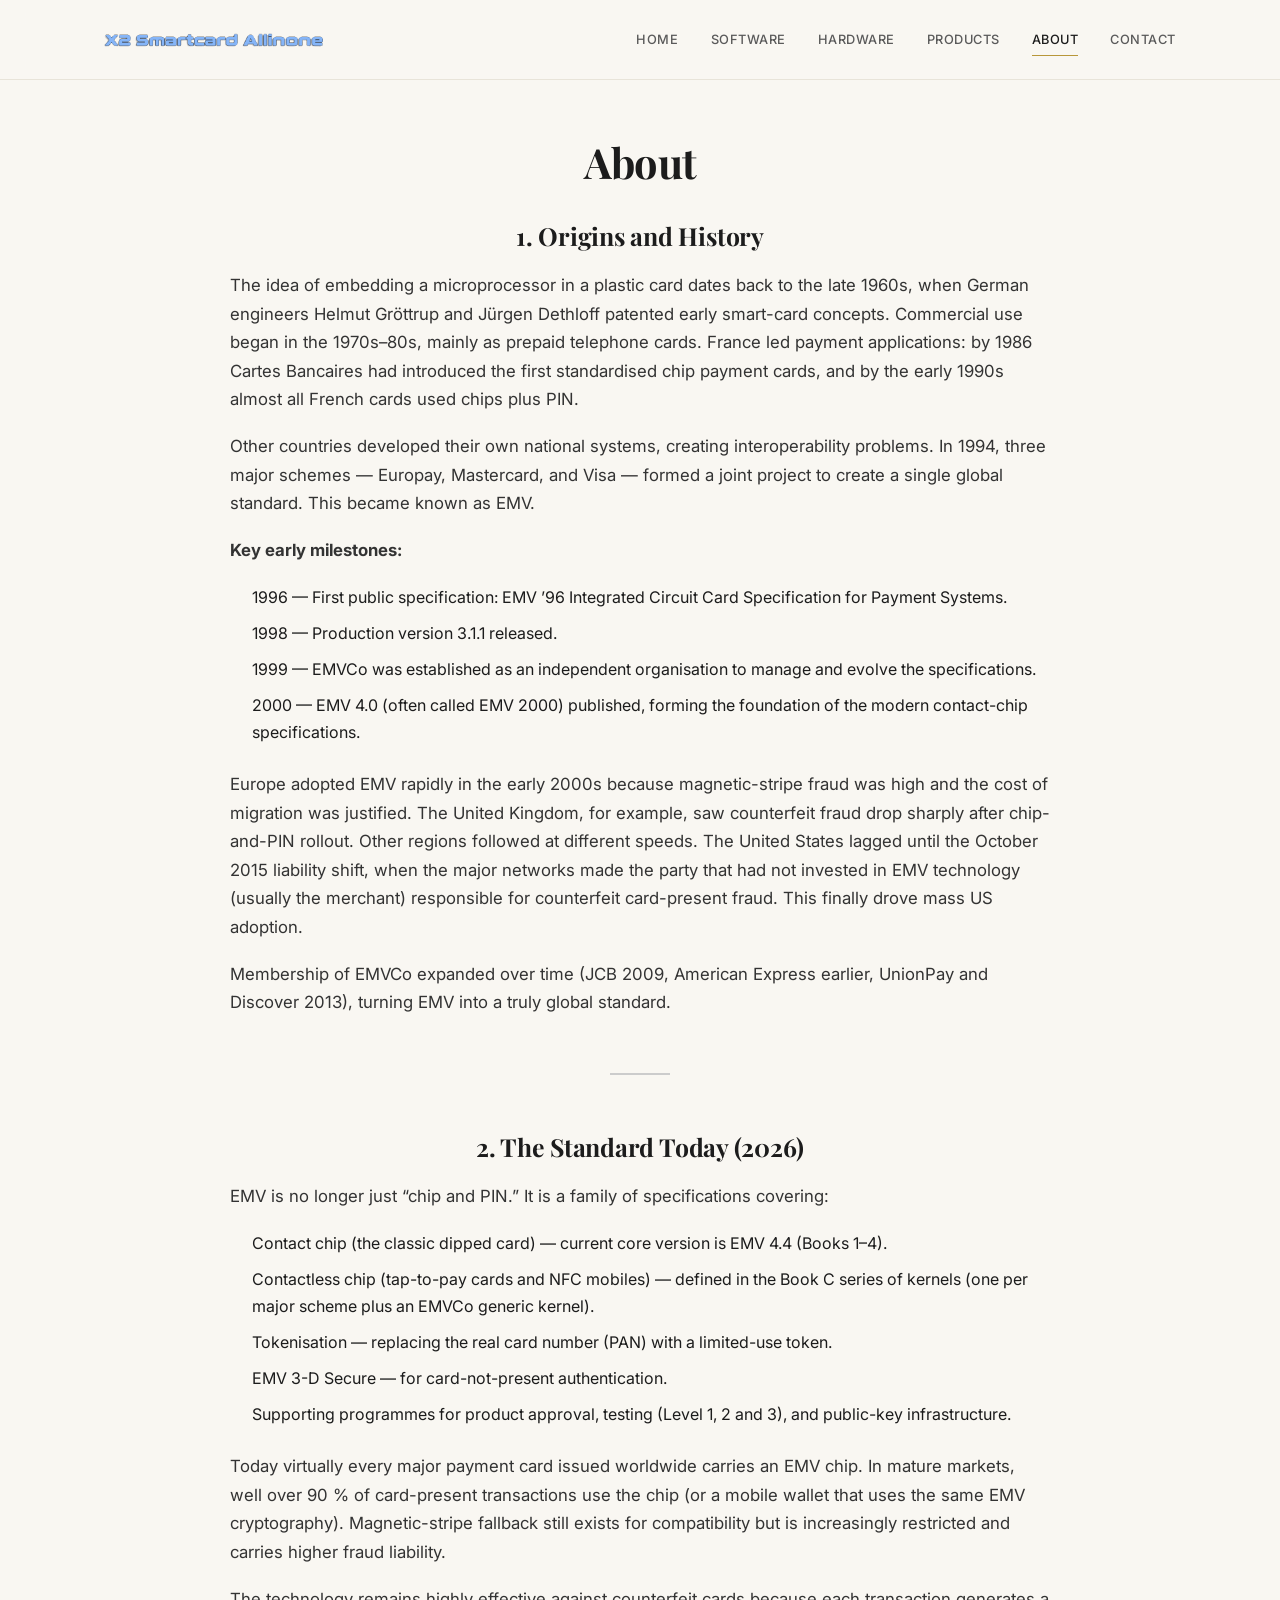
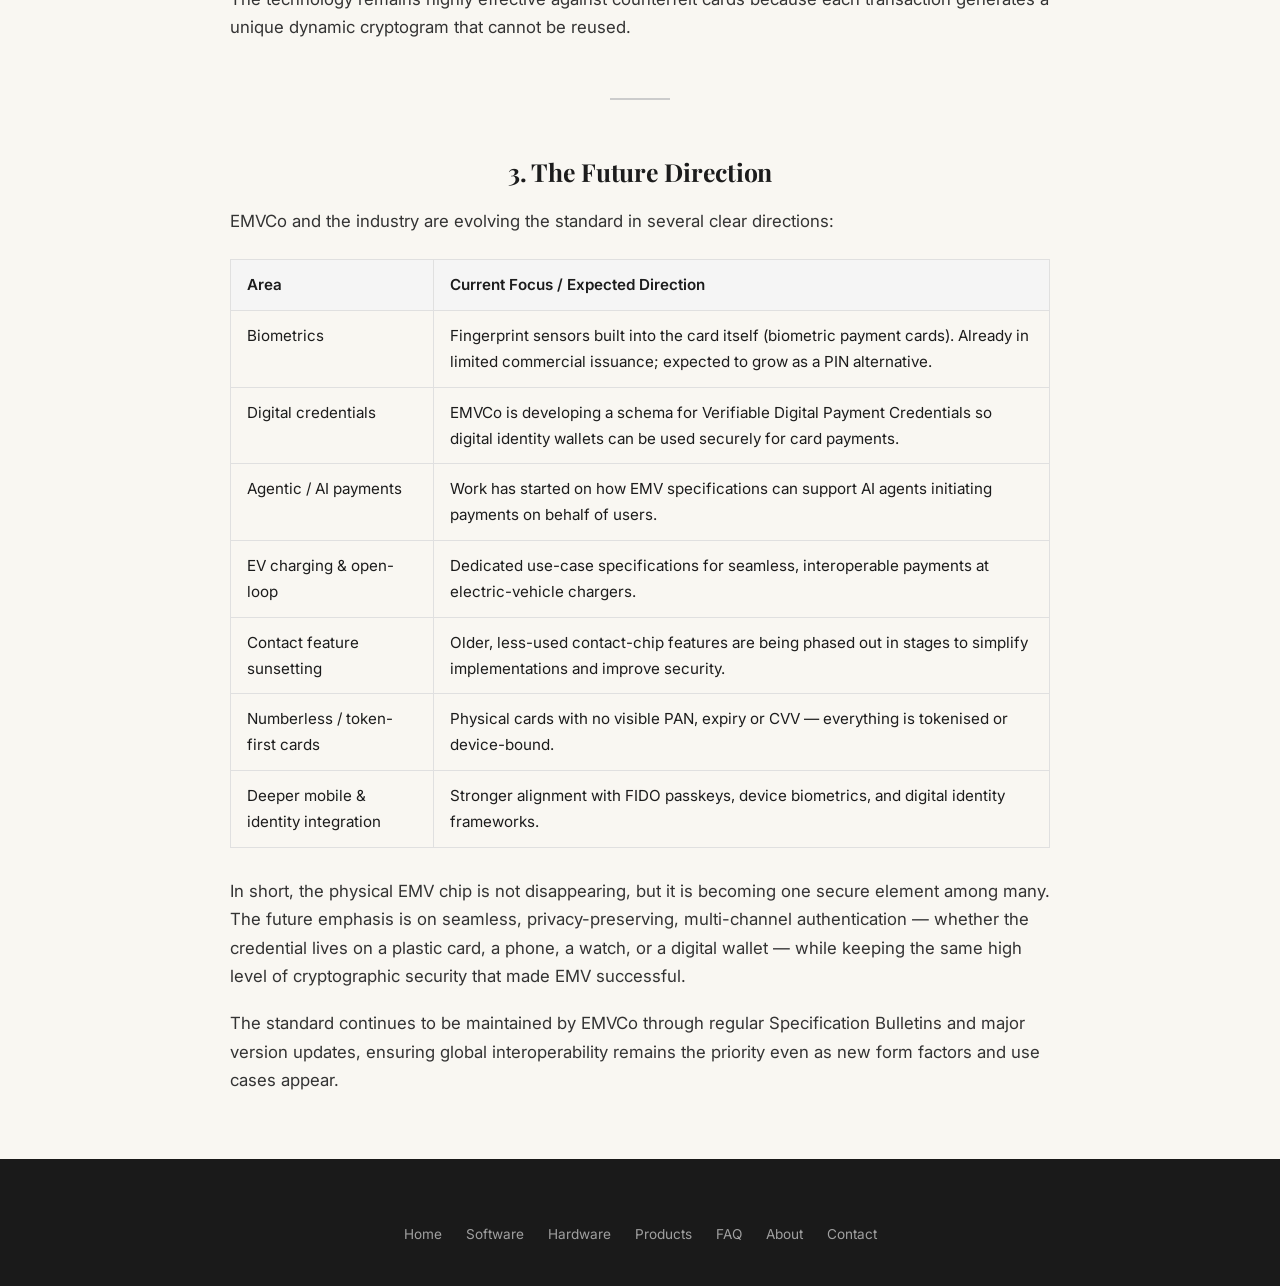
==== about.html @ 5fba33c6 "Add files via upload" ====
<!DOCTYPE html>
<html lang="en">
<head>
  <meta charset="UTF-8">
  <meta name="viewport" content="width=device-width, initial-scale=1.0">
  <title>About — X2 EMV Smartcard Allinone</title>
  <meta name="description" content="Origins, current status and future direction of the EMV standard.">
  <link rel="stylesheet" href="css/styles.css">
  <style>
    /* ========== GLOBAL CENTERING ========== */
    body {
      text-align: center;
    }
    .container {
      text-align: center;
    }

    /* ========== HEADER LOGO (left aligned) ========== */
    .header-inner {
      display: flex;
      align-items: center;
      justify-content: space-between;
      width: 100%;
    }
    .logo {
      margin-right: auto;
      display: flex;
      align-items: center;
    }
    .logo img {
      height: 22px;
      width: auto;
      display: block;
      transition: opacity 0.2s ease;
    }
    .logo:hover img {
      opacity: 0.85;
    }

    /* ========== PAGE TITLE ========== */
    .page-title {
      padding: 3.5rem 0 2rem;
      text-align: center;
    }
    .page-title h1 {
      font-size: 2.6rem;
      font-weight: 700;
      margin: 0;
      letter-spacing: -0.02em;
    }

    /* ========== CONTENT SECTIONS ========== */
    .content-section {
      max-width: 820px;
      margin: 0 auto 3.5rem;
      text-align: left;
      line-height: 1.7;
    }
    .content-section h2 {
      font-size: 1.55rem;
      font-weight: 700;
      margin-bottom: 1.25rem;
      text-align: center;
      letter-spacing: -0.01em;
    }
    .content-section p {
      margin-bottom: 1.15rem;
      color: #333;
    }
    .content-section ul {
      margin: 1.2rem 0 1.5rem 1.4rem;
      padding: 0;
    }
    .content-section li {
      margin-bottom: 0.55rem;
    }

    /* Section divider */
    .section-divider {
      width: 60px;
      height: 2px;
      background: #ccc;
      margin: 0 auto 3.5rem;
    }

    /* Future table styling */
    .future-table {
      width: 100%;
      border-collapse: collapse;
      margin: 1.5rem 0 1.8rem;
      font-size: 0.95rem;
    }
    .future-table th,
    .future-table td {
      border: 1px solid #e0e0e0;
      padding: 0.75rem 1rem;
      text-align: left;
      vertical-align: top;
    }
    .future-table th {
      background: #f5f5f5;
      font-weight: 600;
    }

    /* ========== FOOTER CENTERING ========== */
    .footer {
      text-align: center;
      margin-top: 4rem;
    }
    .footer-inner {
      display: flex;
      justify-content: center;
      align-items: center;
      width: 100%;
    }
    .footer-nav {
      display: flex;
      justify-content: center;
      gap: 1.5rem;
      flex-wrap: wrap;
    }
  </style>
</head>
<body>

  <!-- Header -->
  <header class="header">
    <div class="header-inner">
      <a href="index.html" class="logo">
        <img src="images/X2 SmartCard Allinone LOGO.png" alt="X2 Smartcard Allinone">
      </a>
      <nav class="nav" id="mainNav">
        <a href="index.html">Home</a>
        <a href="software.html">Software</a>
        <a href="hardware.html">Hardware</a>
        <a href="products.html">Products</a>
        <a href="about.html" class="active">About</a>
        <a href="contact.html">Contact</a>
      </nav>
      <button class="menu-toggle" id="menuToggle" aria-label="Toggle menu">
        <span></span>
        <span></span>
        <span></span>
      </button>
    </div>
  </header>

  <!-- Page Title -->
  <section class="page-title">
    <div class="container">
      <h1>About</h1>
    </div>
  </section>

  <!-- 1. Origins and History -->
  <section class="content-section">
    <h2>1. Origins and History</h2>
    <p>
      The idea of embedding a microprocessor in a plastic card dates back to the late 1960s, when German engineers Helmut Gröttrup and Jürgen Dethloff patented early smart-card concepts. Commercial use began in the 1970s–80s, mainly as prepaid telephone cards. France led payment applications: by 1986 Cartes Bancaires had introduced the first standardised chip payment cards, and by the early 1990s almost all French cards used chips plus PIN.
    </p>
    <p>
      Other countries developed their own national systems, creating interoperability problems. In 1994, three major schemes — Europay, Mastercard, and Visa — formed a joint project to create a single global standard. This became known as EMV.
    </p>
    <p><strong>Key early milestones:</strong></p>
    <ul>
      <li>1996 — First public specification: EMV ’96 Integrated Circuit Card Specification for Payment Systems.</li>
      <li>1998 — Production version 3.1.1 released.</li>
      <li>1999 — EMVCo was established as an independent organisation to manage and evolve the specifications.</li>
      <li>2000 — EMV 4.0 (often called EMV 2000) published, forming the foundation of the modern contact-chip specifications.</li>
    </ul>
    <p>
      Europe adopted EMV rapidly in the early 2000s because magnetic-stripe fraud was high and the cost of migration was justified. The United Kingdom, for example, saw counterfeit fraud drop sharply after chip-and-PIN rollout. Other regions followed at different speeds. The United States lagged until the October 2015 liability shift, when the major networks made the party that had not invested in EMV technology (usually the merchant) responsible for counterfeit card-present fraud. This finally drove mass US adoption.
    </p>
    <p>
      Membership of EMVCo expanded over time (JCB 2009, American Express earlier, UnionPay and Discover 2013), turning EMV into a truly global standard.
    </p>
  </section>

  <div class="section-divider"></div>

  <!-- 2. The Standard Today -->
  <section class="content-section">
    <h2>2. The Standard Today (2026)</h2>
    <p>
      EMV is no longer just “chip and PIN.” It is a family of specifications covering:
    </p>
    <ul>
      <li>Contact chip (the classic dipped card) — current core version is EMV 4.4 (Books 1–4).</li>
      <li>Contactless chip (tap-to-pay cards and NFC mobiles) — defined in the Book C series of kernels (one per major scheme plus an EMVCo generic kernel).</li>
      <li>Tokenisation — replacing the real card number (PAN) with a limited-use token.</li>
      <li>EMV 3-D Secure — for card-not-present authentication.</li>
      <li>Supporting programmes for product approval, testing (Level 1, 2 and 3), and public-key infrastructure.</li>
    </ul>
    <p>
      Today virtually every major payment card issued worldwide carries an EMV chip. In mature markets, well over 90 % of card-present transactions use the chip (or a mobile wallet that uses the same EMV cryptography). Magnetic-stripe fallback still exists for compatibility but is increasingly restricted and carries higher fraud liability.
    </p>
    <p>
      The technology remains highly effective against counterfeit cards because each transaction generates a unique dynamic cryptogram that cannot be reused.
    </p>
  </section>

  <div class="section-divider"></div>

  <!-- 3. The Future Direction -->
  <section class="content-section">
    <h2>3. The Future Direction</h2>
    <p>
      EMVCo and the industry are evolving the standard in several clear directions:
    </p>

    <table class="future-table">
      <thead>
        <tr>
          <th>Area</th>
          <th>Current Focus / Expected Direction</th>
        </tr>
      </thead>
      <tbody>
        <tr>
          <td>Biometrics</td>
          <td>Fingerprint sensors built into the card itself (biometric payment cards). Already in limited commercial issuance; expected to grow as a PIN alternative.</td>
        </tr>
        <tr>
          <td>Digital credentials</td>
          <td>EMVCo is developing a schema for Verifiable Digital Payment Credentials so digital identity wallets can be used securely for card payments.</td>
        </tr>
        <tr>
          <td>Agentic / AI payments</td>
          <td>Work has started on how EMV specifications can support AI agents initiating payments on behalf of users.</td>
        </tr>
        <tr>
          <td>EV charging &amp; open-loop</td>
          <td>Dedicated use-case specifications for seamless, interoperable payments at electric-vehicle chargers.</td>
        </tr>
        <tr>
          <td>Contact feature sunsetting</td>
          <td>Older, less-used contact-chip features are being phased out in stages to simplify implementations and improve security.</td>
        </tr>
        <tr>
          <td>Numberless / token-first cards</td>
          <td>Physical cards with no visible PAN, expiry or CVV — everything is tokenised or device-bound.</td>
        </tr>
        <tr>
          <td>Deeper mobile &amp; identity integration</td>
          <td>Stronger alignment with FIDO passkeys, device biometrics, and digital identity frameworks.</td>
        </tr>
      </tbody>
    </table>

    <p>
      In short, the physical EMV chip is not disappearing, but it is becoming one secure element among many. The future emphasis is on seamless, privacy-preserving, multi-channel authentication — whether the credential lives on a plastic card, a phone, a watch, or a digital wallet — while keeping the same high level of cryptographic security that made EMV successful.
    </p>
    <p>
      The standard continues to be maintained by EMVCo through regular Specification Bulletins and major version updates, ensuring global interoperability remains the priority even as new form factors and use cases appear.
    </p>
  </section>

  <!-- Footer -->
  <footer class="footer">
    <div class="container">
      <div class="footer-inner">
        <nav class="footer-nav">
          <a href="index.html">Home</a>
          <a href="software.html">Software</a>
          <a href="hardware.html">Hardware</a>
          <a href="products.html">Products</a>
          <a href="faq.html">FAQ</a>
          <a href="about.html">About</a>
          <a href="contact.html">Contact</a>
        </nav>
      </div>
    </div>
  </footer>

  <script src="js/main.js"></script>
</body>
</html>
---- css/styles.css ----
/* ============================================
   ELEGANT PROFESSIONAL DESIGN SYSTEM
   Clean • Measured • Even • Refined
   ============================================ */

@import url('https://fonts.googleapis.com/css2?family=Playfair+Display:wght@400;500;600;700&family=Inter:wght@300;400;500;600&display=swap');

:root {
  --bg-primary: #f9f7f2;
  --bg-secondary: #ffffff;
  --bg-dark: #1a1a1a;
  --bg-accent: #f3efe6;

  --text-primary: #1c1c1c;
  --text-secondary: #5a5a5a;
  --text-muted: #8a8a8a;

  --gold: #b8973a;
  --gold-soft: #c9a96e;
  --gold-light: #e8d9b5;

  --border: #e8e4d9;
  --shadow: 0 4px 24px rgba(0, 0, 0, 0.04);
  --shadow-hover: 0 12px 40px rgba(0, 0, 0, 0.08);

  --font-serif: 'Playfair Display', Georgia, serif;
  --font-sans: 'Inter', -apple-system, BlinkMacSystemFont, sans-serif;

  --space-2xs: 0.25rem;
  --space-xs: 0.5rem;
  --space-sm: 1rem;
  --space-md: 1.5rem;
  --space-lg: 2.5rem;
  --space-xl: 4rem;
  --space-2xl: 6rem;
  --space-3xl: 8rem;

  --measure: 38rem;          /* ~60–66ch at 16px */
  --measure-wide: 46rem;
  --max-width: 1120px;
  --header-height: 80px;
  --radius: 10px;
  --radius-sm: 6px;
}

*, *::before, *::after {
  box-sizing: border-box;
  margin: 0;
  padding: 0;
}

html {
  scroll-behavior: smooth;
  font-size: 16px;
}

body {
  font-family: var(--font-sans);
  font-weight: 400;
  line-height: 1.7;
  color: var(--text-primary);
  background-color: var(--bg-primary);
  -webkit-font-smoothing: antialiased;
  -moz-osx-font-smoothing: grayscale;
}

img {
  max-width: 100%;
  height: auto;
  display: block;
}

a {
  color: inherit;
  text-decoration: none;
  transition: color 0.25s ease, border-color 0.25s ease, background 0.25s ease;
}

ul, ol {
  list-style: none;
}

h1, h2, h3, h4 {
  font-family: var(--font-serif);
  font-weight: 500;
  line-height: 1.25;
  color: var(--text-primary);
  text-wrap: balance;
}

h1 {
  font-size: clamp(2.25rem, 4.6vw, 3.4rem);
  letter-spacing: -0.02em;
}

h2 {
  font-size: clamp(1.7rem, 3.2vw, 2.4rem);
  letter-spacing: -0.015em;
}

h3 {
  font-size: 1.35rem;
  font-weight: 500;
}

p {
  color: var(--text-secondary);
  font-size: 1.05rem;
}

.lead {
  font-size: 1.15rem;
  font-weight: 300;
  color: var(--text-secondary);
  line-height: 1.75;
}

.measure,
.lead,
.section-header p,
.content-block p,
.faq-answer {
  max-width: var(--measure);
}

.measure-wide {
  max-width: var(--measure-wide);
}

.measure-center,
.lead,
.section-header p {
  margin-left: auto;
  margin-right: auto;
}

.container {
  width: 100%;
  max-width: var(--max-width);
  margin-inline: auto;
  padding-inline: clamp(1rem, 4vw, 1.5rem);
}

.section {
  padding-block: var(--space-2xl);
}

.section-sm {
  padding-block: var(--space-xl);
}

.section-dark {
  background-color: var(--bg-dark);
  color: #f5f5f5;
}

.section-dark h2,
.section-dark h3 {
  color: #ffffff;
}

.section-dark p {
  color: #c8c8c8;
}

.section-accent {
  background-color: var(--bg-accent);
}

/* Header */
.header {
  position: sticky;
  top: 0;
  height: var(--header-height);
  background: rgba(249, 247, 242, 0.92);
  backdrop-filter: blur(12px);
  -webkit-backdrop-filter: blur(12px);
  border-bottom: 1px solid var(--border);
  z-index: 1000;
}

.header-inner {
  display: flex;
  align-items: center;
  justify-content: space-between;
  gap: var(--space-md);
  height: var(--header-height);
  max-width: var(--max-width);
  margin-inline: auto;
  padding-inline: clamp(1rem, 4vw, 1.5rem);
}

.logo {
  display: inline-flex;
  align-items: center;
  flex-shrink: 0;
  font-family: var(--font-serif);
  font-size: 1.35rem;
  font-weight: 600;
  letter-spacing: 0.02em;
  color: var(--text-primary);
  line-height: 1;
}

.logo span {
  color: var(--gold);
}

.logo img {
  height: 28px;
  width: auto;
  max-width: 220px;
  object-fit: contain;
}

.nav {
  display: flex;
  align-items: center;
  justify-content: flex-end;
  flex-wrap: wrap;
  gap: 0.25rem 2rem;
}

.nav a {
  font-size: 0.8rem;
  font-weight: 500;
  letter-spacing: 0.04em;
  text-transform: uppercase;
  color: var(--text-secondary);
  position: relative;
  padding: 0.35rem 0;
}

.nav a::after {
  content: '';
  position: absolute;
  bottom: 0;
  left: 0;
  width: 0;
  height: 1px;
  background: var(--gold);
  transition: width 0.3s ease;
}

.nav a:hover,
.nav a.active {
  color: var(--text-primary);
}

.nav a:hover::after,
.nav a.active::after {
  width: 100%;
}

.menu-toggle {
  display: none;
  background: none;
  border: none;
  cursor: pointer;
  width: 28px;
  height: 20px;
  position: relative;
}

.menu-toggle span {
  display: block;
  width: 100%;
  height: 1.5px;
  background: var(--text-primary);
  position: absolute;
  left: 0;
  transition: all 0.3s ease;
}

.menu-toggle span:nth-child(1) { top: 0; }
.menu-toggle span:nth-child(2) { top: 9px; }
.menu-toggle span:nth-child(3) { top: 18px; }

/* Hero */
.hero {
  padding-top: var(--space-3xl);
  padding-bottom: var(--space-3xl);
}

.hero-content {
  display: flex;
  flex-direction: column;
  align-items: center;
  text-align: center;
  max-width: 760px;
  margin-inline: auto;
}

.hero-eyebrow {
  font-size: 0.78rem;
  font-weight: 500;
  letter-spacing: 0.16em;
  text-transform: uppercase;
  color: var(--gold);
  margin-bottom: var(--space-md);
  max-width: var(--measure-wide);
}

.hero-eyebrow.is-quote,
.hero-eyebrow:not(:empty) {
  /* keeps long quotes readable without looking like a chip */
}

.hero-logo {
  display: block;
  margin: 0 auto var(--space-md);
  max-width: min(420px, 86%);
  height: auto;
}

.hero h1 {
  margin-bottom: var(--space-md);
}

.hero .lead {
  margin: 0 auto var(--space-lg);
}

.btn-row {
  display: flex;
  justify-content: center;
  align-items: center;
  flex-wrap: wrap;
  gap: 0.85rem;
}

.btn {
  display: inline-flex;
  align-items: center;
  justify-content: center;
  gap: 0.5rem;
  min-height: 48px;
  padding: 0.85rem 1.75rem;
  font-family: var(--font-sans);
  font-size: 0.82rem;
  font-weight: 500;
  letter-spacing: 0.04em;
  text-transform: uppercase;
  border: 1px solid transparent;
  border-radius: 2px;
  cursor: pointer;
  transition: all 0.3s ease;
}

.btn-primary {
  background: var(--bg-dark);
  color: #ffffff;
}

.btn-primary:hover {
  background: #2a2a2a;
  transform: translateY(-1px);
  box-shadow: var(--shadow-hover);
}

.btn-outline {
  background: transparent;
  color: var(--text-primary);
  border-color: var(--border);
}

.btn-outline:hover {
  border-color: var(--text-primary);
  background: var(--bg-secondary);
}

.btn-gold {
  background: var(--gold);
  color: #ffffff;
}

.btn-gold:hover {
  background: #a68530;
}

/* Media / preview block */
.media-block {
  max-width: 920px;
  margin: 0 auto;
  text-align: center;
}

.media-block img {
  width: 100%;
  max-width: 860px;
  margin-inline: auto;
  border-radius: var(--radius);
  border: 1px solid var(--border);
  box-shadow: 0 12px 40px rgba(0, 0, 0, 0.08);
  background: var(--bg-secondary);
}

.media-block p,
.media-caption {
  margin-top: var(--space-sm);
  font-size: 0.9rem;
  color: var(--text-muted);
}

.note-box {
  max-width: var(--measure-wide);
  margin: var(--space-lg) auto 0;
  padding: 1.15rem 1.4rem;
  border: 1px solid var(--border);
  border-radius: var(--radius-sm);
  background: var(--bg-secondary);
  font-size: 0.95rem;
  line-height: 1.6;
  color: var(--text-secondary);
  text-align: center;
}

/* Cards */
.card-grid {
  display: grid;
  grid-template-columns: repeat(3, minmax(0, 1fr));
  gap: 1.5rem;
  align-items: stretch;
}

.card {
  display: flex;
  flex-direction: column;
  align-items: center;
  justify-content: center;
  min-height: 180px;
  padding: 1.25rem;
  background: var(--bg-secondary);
  border: 1px solid var(--border);
  border-radius: var(--radius);
  transition: box-shadow 0.35s ease, transform 0.35s ease;
}

.card:hover {
  box-shadow: var(--shadow-hover);
  transform: translateY(-3px);
}

.card img {
  width: 100%;
  max-height: 160px;
  object-fit: contain;
  border-radius: var(--radius-sm);
}

.card-icon {
  width: 48px;
  height: 48px;
  display: flex;
  align-items: center;
  justify-content: center;
  background: var(--bg-accent);
  color: var(--gold);
  font-size: 1.4rem;
  margin-bottom: var(--space-sm);
}

.card h3 {
  margin-bottom: 0.65rem;
}

.card p {
  font-size: 0.98rem;
  text-align: center;
}

/* Section headers */
.section-header {
  text-align: center;
  max-width: var(--measure-wide);
  margin: 0 auto var(--space-xl);
}

.section-header .eyebrow {
  display: block;
  font-size: 0.78rem;
  font-weight: 500;
  letter-spacing: 0.16em;
  text-transform: uppercase;
  color: var(--gold);
  margin-bottom: var(--space-sm);
}

.section-header h2 {
  margin-bottom: var(--space-sm);
}

.section-header p {
  line-height: 1.7;
}

.divider {
  width: 60px;
  height: 1px;
  background: var(--gold);
  margin: var(--space-md) auto;
}

.content-block {
  max-width: var(--measure);
  margin-inline: auto;
}

.content-block + .content-block {
  margin-top: var(--space-xl);
}

.content-block h3 {
  margin-bottom: var(--space-sm);
}

.content-block p + p {
  margin-top: 1.1rem;
}

.faq-list {
  max-width: var(--measure);
  margin-inline: auto;
}

.faq-item {
  border-bottom: 1px solid var(--border);
  padding: 1.5rem 0;
}

.faq-item:first-child {
  border-top: 1px solid var(--border);
}

.faq-question {
  font-family: var(--font-serif);
  font-size: 1.15rem;
  font-weight: 500;
  color: var(--text-primary);
  margin-bottom: 0.6rem;
}

.faq-answer {
  font-size: 1rem;
  color: var(--text-secondary);
}

.contact-form {
  max-width: 560px;
  margin-inline: auto;
}

.form-group {
  margin-bottom: 1.5rem;
}

.form-group label {
  display: block;
  font-size: 0.8rem;
  font-weight: 500;
  letter-spacing: 0.03em;
  text-transform: uppercase;
  color: var(--text-secondary);
  margin-bottom: 0.5rem;
}

.form-group input,
.form-group textarea,
.form-group select {
  width: 100%;
  padding: 0.9rem 1.1rem;
  font-family: var(--font-sans);
  font-size: 1rem;
  color: var(--text-primary);
  background: var(--bg-secondary);
  border: 1px solid var(--border);
  border-radius: 2px;
  transition: border-color 0.25s ease;
}

.form-group input:focus,
.form-group textarea:focus,
.form-group select:focus {
  outline: none;
  border-color: var(--gold-soft);
}

.form-group textarea {
  min-height: 140px;
  resize: vertical;
}

.footer {
  background: var(--bg-dark);
  color: #a0a0a0;
  padding: var(--space-xl) 0 var(--space-lg);
}

.footer-inner {
  display: flex;
  justify-content: space-between;
  align-items: center;
  flex-wrap: wrap;
  gap: 1.5rem;
}

.footer-logo {
  font-family: var(--font-serif);
  font-size: 1.2rem;
  color: #ffffff;
}

.footer-nav {
  display: flex;
  flex-wrap: wrap;
  justify-content: flex-end;
  gap: 0.75rem 1.75rem;
}

.footer-nav a {
  font-size: 0.85rem;
  color: #a0a0a0;
}

.footer-nav a:hover {
  color: #ffffff;
}

.footer-bottom {
  margin-top: var(--space-lg);
  padding-top: var(--space-md);
  border-top: 1px solid #2a2a2a;
  text-align: center;
  font-size: 0.85rem;
  color: #707070;
}

.page-header {
  padding-top: var(--space-2xl);
  padding-bottom: var(--space-xl);
  text-align: center;
  background: var(--bg-accent);
}

.page-header h1 {
  margin-bottom: 0.75rem;
}

.page-header .lead {
  margin-inline: auto;
}

.placeholder-note {
  background: var(--bg-accent);
  border-left: 3px solid var(--gold);
  padding: 1.25rem 1.5rem;
  margin: 2rem auto;
  max-width: var(--measure-wide);
  font-size: 0.95rem;
  color: var(--text-secondary);
}

.text-center { text-align: center; }
.mt-lg { margin-top: var(--space-lg); }
.mb-lg { margin-bottom: var(--space-lg); }
.gold { color: var(--gold); }

@media (max-width: 900px) {
  .card-grid {
    grid-template-columns: repeat(2, minmax(0, 1fr));
  }
}

@media (max-width: 768px) {
  :root {
    --header-height: 72px;
    --space-2xl: 4rem;
    --space-3xl: 5rem;
  }

  .nav {
    display: none;
    position: absolute;
    top: var(--header-height);
    left: 0;
    right: 0;
    background: var(--bg-primary);
    flex-direction: column;
    align-items: flex-start;
    padding: 1.25rem 1.5rem 1.5rem;
    gap: 0.85rem;
    border-bottom: 1px solid var(--border);
  }

  .nav.open {
    display: flex;
  }

  .menu-toggle {
    display: block;
  }

  .card-grid {
    grid-template-columns: 1fr;
    max-width: 360px;
    margin-inline: auto;
  }

  .footer-inner {
    flex-direction: column;
    text-align: center;
  }

  .footer-nav {
    justify-content: center;
  }
}

@media (prefers-reduced-motion: reduce) {
  html { scroll-behavior: auto; }
  *, *::before, *::after {
    transition: none !important;
    transform: none !important;
  }
}
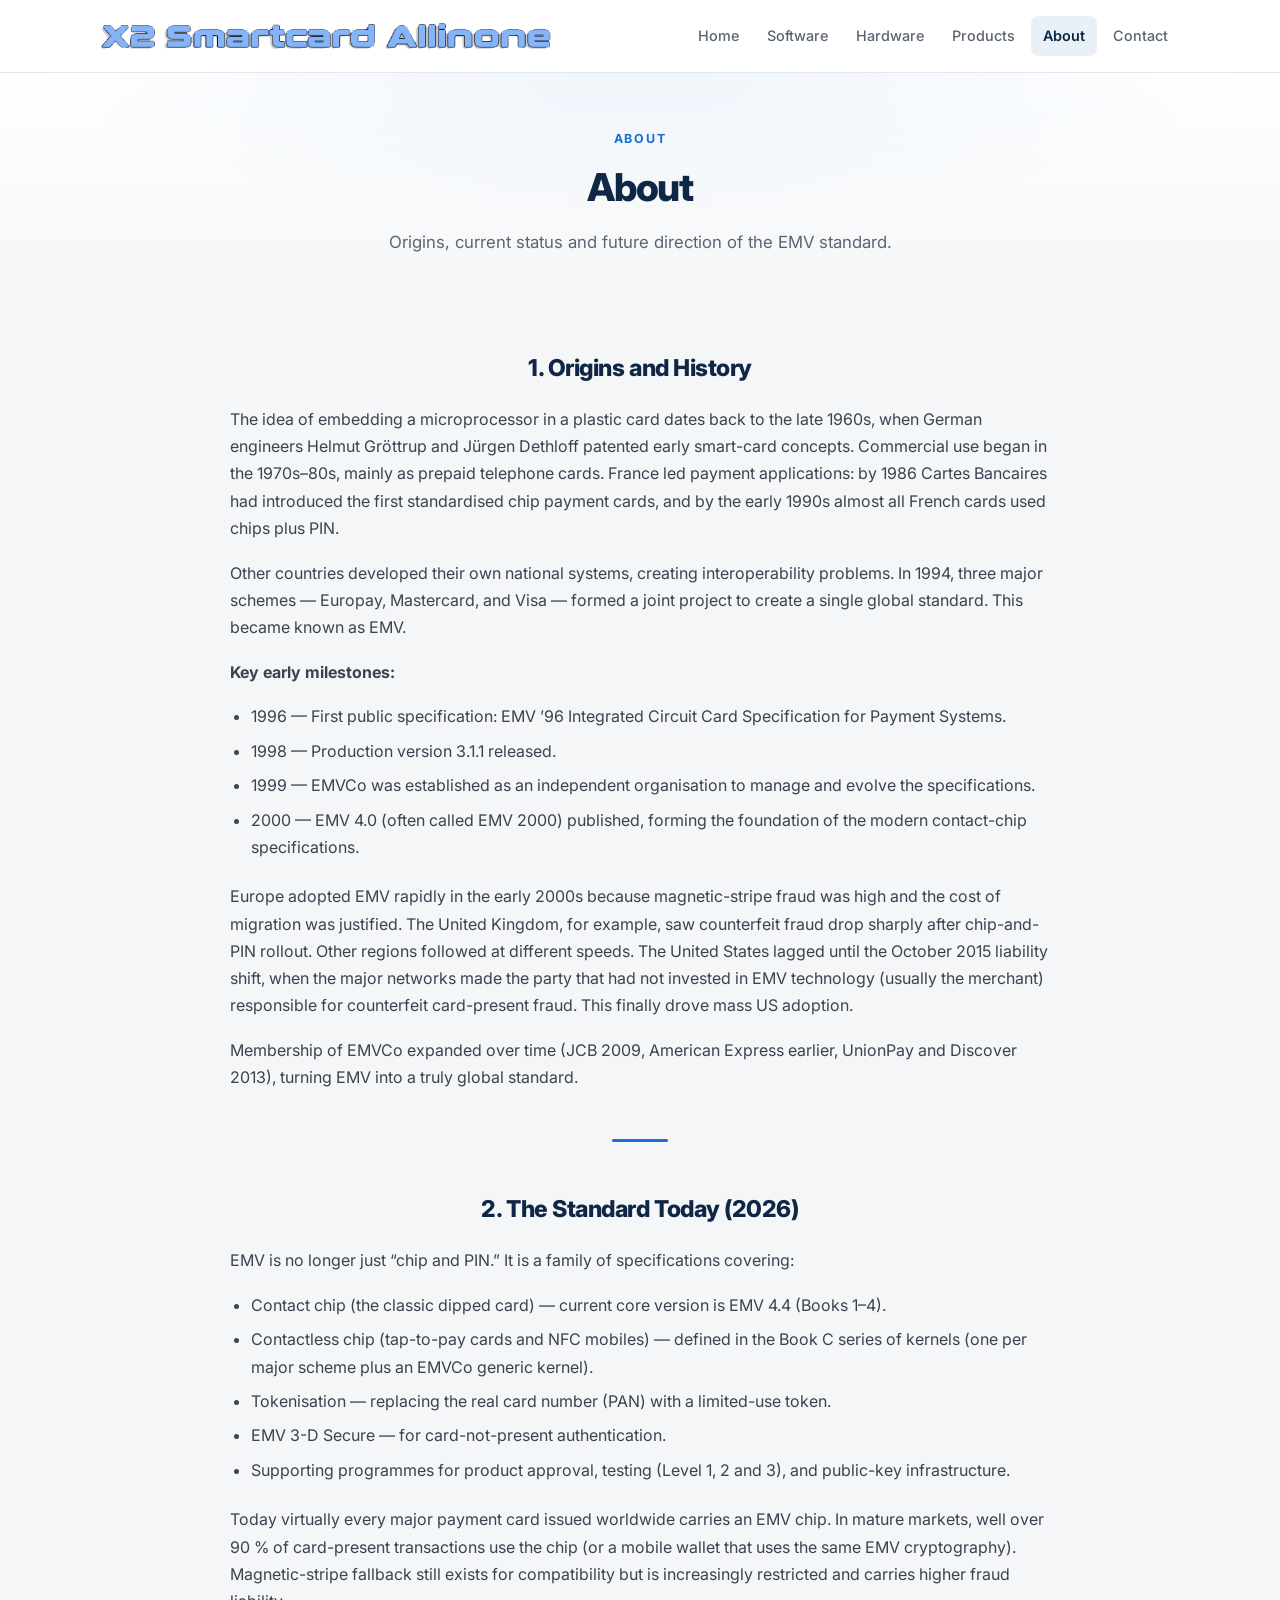
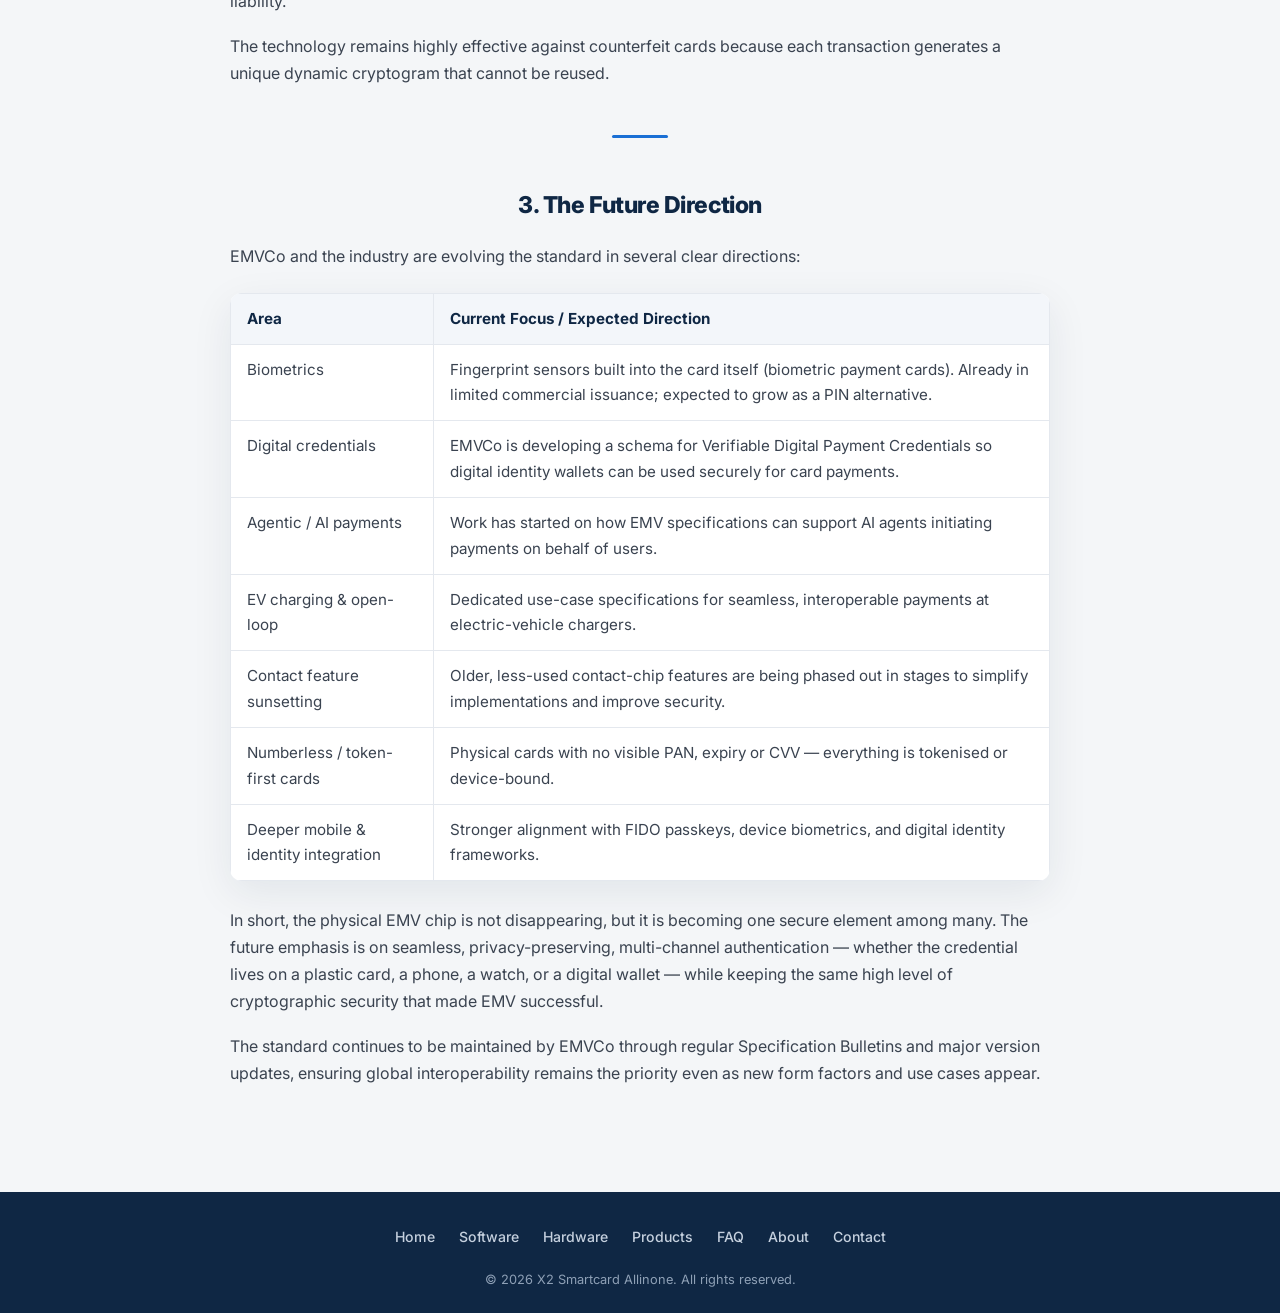
==== commit c7055dc1: "Unify every page to the homepage design and fix broken image paths. GitHub Pages is case-sensitive, " ====
--- a/about.html
+++ b/about.html
@@ -3,131 +3,18 @@
 <head>
   <meta charset="UTF-8">
   <meta name="viewport" content="width=device-width, initial-scale=1.0">
-  <title>About — X2 EMV Smartcard Allinone</title>
+  <title>About — X2 Smartcard Allinone</title>
   <meta name="description" content="Origins, current status and future direction of the EMV standard.">
+  <link rel="preconnect" href="https://fonts.googleapis.com">
+  <link rel="preconnect" href="https://fonts.gstatic.com" crossorigin>
+  <link href="https://fonts.googleapis.com/css2?family=Inter:wght@400;500;600;700;800&display=swap" rel="stylesheet">
   <link rel="stylesheet" href="css/styles.css">
-  <style>
-    /* ========== GLOBAL CENTERING ========== */
-    body {
-      text-align: center;
-    }
-    .container {
-      text-align: center;
-    }
-
-    /* ========== HEADER LOGO (left aligned) ========== */
-    .header-inner {
-      display: flex;
-      align-items: center;
-      justify-content: space-between;
-      width: 100%;
-    }
-    .logo {
-      margin-right: auto;
-      display: flex;
-      align-items: center;
-    }
-    .logo img {
-      height: 22px;
-      width: auto;
-      display: block;
-      transition: opacity 0.2s ease;
-    }
-    .logo:hover img {
-      opacity: 0.85;
-    }
-
-    /* ========== PAGE TITLE ========== */
-    .page-title {
-      padding: 3.5rem 0 2rem;
-      text-align: center;
-    }
-    .page-title h1 {
-      font-size: 2.6rem;
-      font-weight: 700;
-      margin: 0;
-      letter-spacing: -0.02em;
-    }
-
-    /* ========== CONTENT SECTIONS ========== */
-    .content-section {
-      max-width: 820px;
-      margin: 0 auto 3.5rem;
-      text-align: left;
-      line-height: 1.7;
-    }
-    .content-section h2 {
-      font-size: 1.55rem;
-      font-weight: 700;
-      margin-bottom: 1.25rem;
-      text-align: center;
-      letter-spacing: -0.01em;
-    }
-    .content-section p {
-      margin-bottom: 1.15rem;
-      color: #333;
-    }
-    .content-section ul {
-      margin: 1.2rem 0 1.5rem 1.4rem;
-      padding: 0;
-    }
-    .content-section li {
-      margin-bottom: 0.55rem;
-    }
-
-    /* Section divider */
-    .section-divider {
-      width: 60px;
-      height: 2px;
-      background: #ccc;
-      margin: 0 auto 3.5rem;
-    }
-
-    /* Future table styling */
-    .future-table {
-      width: 100%;
-      border-collapse: collapse;
-      margin: 1.5rem 0 1.8rem;
-      font-size: 0.95rem;
-    }
-    .future-table th,
-    .future-table td {
-      border: 1px solid #e0e0e0;
-      padding: 0.75rem 1rem;
-      text-align: left;
-      vertical-align: top;
-    }
-    .future-table th {
-      background: #f5f5f5;
-      font-weight: 600;
-    }
-
-    /* ========== FOOTER CENTERING ========== */
-    .footer {
-      text-align: center;
-      margin-top: 4rem;
-    }
-    .footer-inner {
-      display: flex;
-      justify-content: center;
-      align-items: center;
-      width: 100%;
-    }
-    .footer-nav {
-      display: flex;
-      justify-content: center;
-      gap: 1.5rem;
-      flex-wrap: wrap;
-    }
-  </style>
 </head>
 <body>
-
-  <!-- Header -->
   <header class="header">
     <div class="header-inner">
       <a href="index.html" class="logo">
-        <img src="images/X2 SmartCard Allinone LOGO.png" alt="X2 Smartcard Allinone">
+        <img src="images/logo.png" alt="X2 Smartcard Allinone">
       </a>
       <nav class="nav" id="mainNav">
         <a href="index.html">Home</a>
@@ -137,7 +24,7 @@
         <a href="about.html" class="active">About</a>
         <a href="contact.html">Contact</a>
       </nav>
-      <button class="menu-toggle" id="menuToggle" aria-label="Toggle menu">
+      <button class="menu-toggle" id="menuToggle" aria-label="Toggle menu" aria-expanded="false">
         <span></span>
         <span></span>
         <span></span>
@@ -145,117 +32,112 @@
     </div>
   </header>
 
-  <!-- Page Title -->
-  <section class="page-title">
+  <section class="page-header">
     <div class="container">
+      <p class="eyebrow">About</p>
       <h1>About</h1>
+      <p class="lead">Origins, current status and future direction of the EMV standard.</p>
     </div>
   </section>
 
-  <!-- 1. Origins and History -->
-  <section class="content-section">
-    <h2>1. Origins and History</h2>
-    <p>
-      The idea of embedding a microprocessor in a plastic card dates back to the late 1960s, when German engineers Helmut Gröttrup and Jürgen Dethloff patented early smart-card concepts. Commercial use began in the 1970s–80s, mainly as prepaid telephone cards. France led payment applications: by 1986 Cartes Bancaires had introduced the first standardised chip payment cards, and by the early 1990s almost all French cards used chips plus PIN.
-    </p>
-    <p>
-      Other countries developed their own national systems, creating interoperability problems. In 1994, three major schemes — Europay, Mastercard, and Visa — formed a joint project to create a single global standard. This became known as EMV.
-    </p>
-    <p><strong>Key early milestones:</strong></p>
-    <ul>
-      <li>1996 — First public specification: EMV ’96 Integrated Circuit Card Specification for Payment Systems.</li>
-      <li>1998 — Production version 3.1.1 released.</li>
-      <li>1999 — EMVCo was established as an independent organisation to manage and evolve the specifications.</li>
-      <li>2000 — EMV 4.0 (often called EMV 2000) published, forming the foundation of the modern contact-chip specifications.</li>
-    </ul>
-    <p>
-      Europe adopted EMV rapidly in the early 2000s because magnetic-stripe fraud was high and the cost of migration was justified. The United Kingdom, for example, saw counterfeit fraud drop sharply after chip-and-PIN rollout. Other regions followed at different speeds. The United States lagged until the October 2015 liability shift, when the major networks made the party that had not invested in EMV technology (usually the merchant) responsible for counterfeit card-present fraud. This finally drove mass US adoption.
-    </p>
-    <p>
-      Membership of EMVCo expanded over time (JCB 2009, American Express earlier, UnionPay and Discover 2013), turning EMV into a truly global standard.
-    </p>
+  <section class="section">
+    <div class="container">
+      <section class="content-section">
+        <h2>1. Origins and History</h2>
+        <p>
+          The idea of embedding a microprocessor in a plastic card dates back to the late 1960s, when German engineers Helmut Gröttrup and Jürgen Dethloff patented early smart-card concepts. Commercial use began in the 1970s–80s, mainly as prepaid telephone cards. France led payment applications: by 1986 Cartes Bancaires had introduced the first standardised chip payment cards, and by the early 1990s almost all French cards used chips plus PIN.
+        </p>
+        <p>
+          Other countries developed their own national systems, creating interoperability problems. In 1994, three major schemes — Europay, Mastercard, and Visa — formed a joint project to create a single global standard. This became known as EMV.
+        </p>
+        <p><strong>Key early milestones:</strong></p>
+        <ul>
+          <li>1996 — First public specification: EMV ’96 Integrated Circuit Card Specification for Payment Systems.</li>
+          <li>1998 — Production version 3.1.1 released.</li>
+          <li>1999 — EMVCo was established as an independent organisation to manage and evolve the specifications.</li>
+          <li>2000 — EMV 4.0 (often called EMV 2000) published, forming the foundation of the modern contact-chip specifications.</li>
+        </ul>
+        <p>
+          Europe adopted EMV rapidly in the early 2000s because magnetic-stripe fraud was high and the cost of migration was justified. The United Kingdom, for example, saw counterfeit fraud drop sharply after chip-and-PIN rollout. Other regions followed at different speeds. The United States lagged until the October 2015 liability shift, when the major networks made the party that had not invested in EMV technology (usually the merchant) responsible for counterfeit card-present fraud. This finally drove mass US adoption.
+        </p>
+        <p>
+          Membership of EMVCo expanded over time (JCB 2009, American Express earlier, UnionPay and Discover 2013), turning EMV into a truly global standard.
+        </p>
+      </section>
+
+      <div class="section-divider"></div>
+
+      <section class="content-section">
+        <h2>2. The Standard Today (2026)</h2>
+        <p>EMV is no longer just “chip and PIN.” It is a family of specifications covering:</p>
+        <ul>
+          <li>Contact chip (the classic dipped card) — current core version is EMV 4.4 (Books 1–4).</li>
+          <li>Contactless chip (tap-to-pay cards and NFC mobiles) — defined in the Book C series of kernels (one per major scheme plus an EMVCo generic kernel).</li>
+          <li>Tokenisation — replacing the real card number (PAN) with a limited-use token.</li>
+          <li>EMV 3-D Secure — for card-not-present authentication.</li>
+          <li>Supporting programmes for product approval, testing (Level 1, 2 and 3), and public-key infrastructure.</li>
+        </ul>
+        <p>
+          Today virtually every major payment card issued worldwide carries an EMV chip. In mature markets, well over 90 % of card-present transactions use the chip (or a mobile wallet that uses the same EMV cryptography). Magnetic-stripe fallback still exists for compatibility but is increasingly restricted and carries higher fraud liability.
+        </p>
+        <p>
+          The technology remains highly effective against counterfeit cards because each transaction generates a unique dynamic cryptogram that cannot be reused.
+        </p>
+      </section>
+
+      <div class="section-divider"></div>
+
+      <section class="content-section">
+        <h2>3. The Future Direction</h2>
+        <p>EMVCo and the industry are evolving the standard in several clear directions:</p>
+        <table class="future-table">
+          <thead>
+            <tr>
+              <th>Area</th>
+              <th>Current Focus / Expected Direction</th>
+            </tr>
+          </thead>
+          <tbody>
+            <tr>
+              <td>Biometrics</td>
+              <td>Fingerprint sensors built into the card itself (biometric payment cards). Already in limited commercial issuance; expected to grow as a PIN alternative.</td>
+            </tr>
+            <tr>
+              <td>Digital credentials</td>
+              <td>EMVCo is developing a schema for Verifiable Digital Payment Credentials so digital identity wallets can be used securely for card payments.</td>
+            </tr>
+            <tr>
+              <td>Agentic / AI payments</td>
+              <td>Work has started on how EMV specifications can support AI agents initiating payments on behalf of users.</td>
+            </tr>
+            <tr>
+              <td>EV charging &amp; open-loop</td>
+              <td>Dedicated use-case specifications for seamless, interoperable payments at electric-vehicle chargers.</td>
+            </tr>
+            <tr>
+              <td>Contact feature sunsetting</td>
+              <td>Older, less-used contact-chip features are being phased out in stages to simplify implementations and improve security.</td>
+            </tr>
+            <tr>
+              <td>Numberless / token-first cards</td>
+              <td>Physical cards with no visible PAN, expiry or CVV — everything is tokenised or device-bound.</td>
+            </tr>
+            <tr>
+              <td>Deeper mobile &amp; identity integration</td>
+              <td>Stronger alignment with FIDO passkeys, device biometrics, and digital identity frameworks.</td>
+            </tr>
+          </tbody>
+        </table>
+        <p>
+          In short, the physical EMV chip is not disappearing, but it is becoming one secure element among many. The future emphasis is on seamless, privacy-preserving, multi-channel authentication — whether the credential lives on a plastic card, a phone, a watch, or a digital wallet — while keeping the same high level of cryptographic security that made EMV successful.
+        </p>
+        <p>
+          The standard continues to be maintained by EMVCo through regular Specification Bulletins and major version updates, ensuring global interoperability remains the priority even as new form factors and use cases appear.
+        </p>
+      </section>
+    </div>
   </section>
 
-  <div class="section-divider"></div>
-
-  <!-- 2. The Standard Today -->
-  <section class="content-section">
-    <h2>2. The Standard Today (2026)</h2>
-    <p>
-      EMV is no longer just “chip and PIN.” It is a family of specifications covering:
-    </p>
-    <ul>
-      <li>Contact chip (the classic dipped card) — current core version is EMV 4.4 (Books 1–4).</li>
-      <li>Contactless chip (tap-to-pay cards and NFC mobiles) — defined in the Book C series of kernels (one per major scheme plus an EMVCo generic kernel).</li>
-      <li>Tokenisation — replacing the real card number (PAN) with a limited-use token.</li>
-      <li>EMV 3-D Secure — for card-not-present authentication.</li>
-      <li>Supporting programmes for product approval, testing (Level 1, 2 and 3), and public-key infrastructure.</li>
-    </ul>
-    <p>
-      Today virtually every major payment card issued worldwide carries an EMV chip. In mature markets, well over 90 % of card-present transactions use the chip (or a mobile wallet that uses the same EMV cryptography). Magnetic-stripe fallback still exists for compatibility but is increasingly restricted and carries higher fraud liability.
-    </p>
-    <p>
-      The technology remains highly effective against counterfeit cards because each transaction generates a unique dynamic cryptogram that cannot be reused.
-    </p>
-  </section>
-
-  <div class="section-divider"></div>
-
-  <!-- 3. The Future Direction -->
-  <section class="content-section">
-    <h2>3. The Future Direction</h2>
-    <p>
-      EMVCo and the industry are evolving the standard in several clear directions:
-    </p>
-
-    <table class="future-table">
-      <thead>
-        <tr>
-          <th>Area</th>
-          <th>Current Focus / Expected Direction</th>
-        </tr>
-      </thead>
-      <tbody>
-        <tr>
-          <td>Biometrics</td>
-          <td>Fingerprint sensors built into the card itself (biometric payment cards). Already in limited commercial issuance; expected to grow as a PIN alternative.</td>
-        </tr>
-        <tr>
-          <td>Digital credentials</td>
-          <td>EMVCo is developing a schema for Verifiable Digital Payment Credentials so digital identity wallets can be used securely for card payments.</td>
-        </tr>
-        <tr>
-          <td>Agentic / AI payments</td>
-          <td>Work has started on how EMV specifications can support AI agents initiating payments on behalf of users.</td>
-        </tr>
-        <tr>
-          <td>EV charging &amp; open-loop</td>
-          <td>Dedicated use-case specifications for seamless, interoperable payments at electric-vehicle chargers.</td>
-        </tr>
-        <tr>
-          <td>Contact feature sunsetting</td>
-          <td>Older, less-used contact-chip features are being phased out in stages to simplify implementations and improve security.</td>
-        </tr>
-        <tr>
-          <td>Numberless / token-first cards</td>
-          <td>Physical cards with no visible PAN, expiry or CVV — everything is tokenised or device-bound.</td>
-        </tr>
-        <tr>
-          <td>Deeper mobile &amp; identity integration</td>
-          <td>Stronger alignment with FIDO passkeys, device biometrics, and digital identity frameworks.</td>
-        </tr>
-      </tbody>
-    </table>
-
-    <p>
-      In short, the physical EMV chip is not disappearing, but it is becoming one secure element among many. The future emphasis is on seamless, privacy-preserving, multi-channel authentication — whether the credential lives on a plastic card, a phone, a watch, or a digital wallet — while keeping the same high level of cryptographic security that made EMV successful.
-    </p>
-    <p>
-      The standard continues to be maintained by EMVCo through regular Specification Bulletins and major version updates, ensuring global interoperability remains the priority even as new form factors and use cases appear.
-    </p>
-  </section>
-
-  <!-- Footer -->
   <footer class="footer">
     <div class="container">
       <div class="footer-inner">
@@ -268,10 +150,10 @@
           <a href="about.html">About</a>
           <a href="contact.html">Contact</a>
         </nav>
+        <p class="footer-copy">© 2026 X2 Smartcard Allinone. All rights reserved.</p>
       </div>
     </div>
   </footer>
-
   <script src="js/main.js"></script>
 </body>
-</html>+</html>
--- a/css/styles.css
+++ b/css/styles.css
@@ -1,588 +1,630 @@
-/* ============================================
-   ELEGANT PROFESSIONAL DESIGN SYSTEM
-   Clean • Measured • Even • Refined
-   ============================================ */
-
-@import url('https://fonts.googleapis.com/css2?family=Playfair+Display:wght@400;500;600;700&family=Inter:wght@300;400;500;600&display=swap');
-
 :root {
-  --bg-primary: #f9f7f2;
-  --bg-secondary: #ffffff;
-  --bg-dark: #1a1a1a;
-  --bg-accent: #f3efe6;
-
-  --text-primary: #1c1c1c;
-  --text-secondary: #5a5a5a;
-  --text-muted: #8a8a8a;
-
-  --gold: #b8973a;
-  --gold-soft: #c9a96e;
-  --gold-light: #e8d9b5;
-
-  --border: #e8e4d9;
-  --shadow: 0 4px 24px rgba(0, 0, 0, 0.04);
-  --shadow-hover: 0 12px 40px rgba(0, 0, 0, 0.08);
-
-  --font-serif: 'Playfair Display', Georgia, serif;
-  --font-sans: 'Inter', -apple-system, BlinkMacSystemFont, sans-serif;
-
-  --space-2xs: 0.25rem;
-  --space-xs: 0.5rem;
-  --space-sm: 1rem;
-  --space-md: 1.5rem;
-  --space-lg: 2.5rem;
-  --space-xl: 4rem;
-  --space-2xl: 6rem;
-  --space-3xl: 8rem;
-
-  --measure: 38rem;          /* ~60–66ch at 16px */
-  --measure-wide: 46rem;
-  --max-width: 1120px;
-  --header-height: 80px;
-  --radius: 10px;
-  --radius-sm: 6px;
-}
-
-*, *::before, *::after {
-  box-sizing: border-box;
-  margin: 0;
-  padding: 0;
-}
-
-html {
-  scroll-behavior: smooth;
-  font-size: 16px;
-}
+  --bg: #f4f6f8;
+  --surface: #ffffff;
+  --ink: #12151a;
+  --muted: #5b6472;
+  --line: #e4e8ee;
+  --navy: #0f2744;
+  --navy-2: #16345a;
+  --accent: #1a6fd4;
+  --accent-hover: #1558aa;
+  --shadow: 0 12px 40px rgba(15, 39, 68, 0.08);
+  --radius: 14px;
+  --max: 1080px;
+  --header-h: 72px;
+}
+
+*, *::before, *::after { box-sizing: border-box; margin: 0; padding: 0; }
+
+html { scroll-behavior: smooth; }
 
 body {
-  font-family: var(--font-sans);
-  font-weight: 400;
-  line-height: 1.7;
-  color: var(--text-primary);
-  background-color: var(--bg-primary);
+  font-family: Inter, -apple-system, BlinkMacSystemFont, "Segoe UI", Roboto, Helvetica, Arial, sans-serif;
+  color: var(--ink);
+  background: var(--bg);
+  line-height: 1.6;
   -webkit-font-smoothing: antialiased;
-  -moz-osx-font-smoothing: grayscale;
-}
-
-img {
-  max-width: 100%;
-  height: auto;
-  display: block;
-}
-
-a {
-  color: inherit;
-  text-decoration: none;
-  transition: color 0.25s ease, border-color 0.25s ease, background 0.25s ease;
-}
-
-ul, ol {
-  list-style: none;
-}
-
-h1, h2, h3, h4 {
-  font-family: var(--font-serif);
-  font-weight: 500;
-  line-height: 1.25;
-  color: var(--text-primary);
-  text-wrap: balance;
-}
-
-h1 {
-  font-size: clamp(2.25rem, 4.6vw, 3.4rem);
-  letter-spacing: -0.02em;
-}
-
-h2 {
-  font-size: clamp(1.7rem, 3.2vw, 2.4rem);
-  letter-spacing: -0.015em;
-}
-
-h3 {
-  font-size: 1.35rem;
-  font-weight: 500;
-}
-
-p {
-  color: var(--text-secondary);
-  font-size: 1.05rem;
-}
-
-.lead {
-  font-size: 1.15rem;
-  font-weight: 300;
-  color: var(--text-secondary);
-  line-height: 1.75;
-}
-
-.measure,
-.lead,
-.section-header p,
-.content-block p,
-.faq-answer {
-  max-width: var(--measure);
-}
-
-.measure-wide {
-  max-width: var(--measure-wide);
-}
-
-.measure-center,
-.lead,
-.section-header p {
-  margin-left: auto;
-  margin-right: auto;
-}
+}
+
+img { max-width: 100%; height: auto; display: block; }
+
+a { color: inherit; text-decoration: none; }
 
 .container {
-  width: 100%;
-  max-width: var(--max-width);
+  width: min(var(--max), calc(100% - 40px));
   margin-inline: auto;
-  padding-inline: clamp(1rem, 4vw, 1.5rem);
-}
-
-.section {
-  padding-block: var(--space-2xl);
-}
-
-.section-sm {
-  padding-block: var(--space-xl);
-}
-
-.section-dark {
-  background-color: var(--bg-dark);
-  color: #f5f5f5;
-}
-
-.section-dark h2,
-.section-dark h3 {
-  color: #ffffff;
-}
-
-.section-dark p {
-  color: #c8c8c8;
-}
-
-.section-accent {
-  background-color: var(--bg-accent);
-}
-
-/* Header */
+}
+
 .header {
   position: sticky;
   top: 0;
-  height: var(--header-height);
-  background: rgba(249, 247, 242, 0.92);
-  backdrop-filter: blur(12px);
-  -webkit-backdrop-filter: blur(12px);
-  border-bottom: 1px solid var(--border);
-  z-index: 1000;
+  z-index: 100;
+  background: rgba(255, 255, 255, 0.92);
+  backdrop-filter: blur(14px);
+  border-bottom: 1px solid var(--line);
 }
 
 .header-inner {
+  width: min(var(--max), calc(100% - 40px));
+  margin-inline: auto;
+  min-height: var(--header-h);
   display: flex;
   align-items: center;
   justify-content: space-between;
-  gap: var(--space-md);
-  height: var(--header-height);
-  max-width: var(--max-width);
-  margin-inline: auto;
-  padding-inline: clamp(1rem, 4vw, 1.5rem);
+  gap: 24px;
 }
 
 .logo {
-  display: inline-flex;
+  display: flex;
   align-items: center;
   flex-shrink: 0;
-  font-family: var(--font-serif);
-  font-size: 1.35rem;
-  font-weight: 600;
-  letter-spacing: 0.02em;
-  color: var(--text-primary);
-  line-height: 1;
-}
-
-.logo span {
-  color: var(--gold);
 }
 
 .logo img {
   height: 28px;
   width: auto;
-  max-width: 220px;
-  object-fit: contain;
-}
+  transition: opacity 0.2s ease;
+}
+
+.logo:hover img { opacity: 0.8; }
 
 .nav {
   display: flex;
   align-items: center;
-  justify-content: flex-end;
-  flex-wrap: wrap;
-  gap: 0.25rem 2rem;
+  gap: 4px;
 }
 
 .nav a {
-  font-size: 0.8rem;
+  font-size: 0.9rem;
   font-weight: 500;
-  letter-spacing: 0.04em;
-  text-transform: uppercase;
-  color: var(--text-secondary);
-  position: relative;
-  padding: 0.35rem 0;
-}
-
-.nav a::after {
-  content: '';
-  position: absolute;
-  bottom: 0;
-  left: 0;
-  width: 0;
-  height: 1px;
-  background: var(--gold);
-  transition: width 0.3s ease;
-}
-
-.nav a:hover,
+  color: var(--muted);
+  padding: 8px 12px;
+  border-radius: 8px;
+  transition: color 0.15s ease, background 0.15s ease;
+}
+
+.nav a:hover { color: var(--navy); background: #f0f3f7; }
+
 .nav a.active {
-  color: var(--text-primary);
-}
-
-.nav a:hover::after,
-.nav a.active::after {
-  width: 100%;
+  color: var(--navy);
+  font-weight: 600;
+  background: #eaf0f7;
 }
 
 .menu-toggle {
   display: none;
-  background: none;
-  border: none;
+  width: 42px;
+  height: 42px;
+  border: 1px solid var(--line);
+  border-radius: 10px;
+  background: var(--surface);
   cursor: pointer;
-  width: 28px;
-  height: 20px;
-  position: relative;
+  flex-direction: column;
+  align-items: center;
+  justify-content: center;
+  gap: 5px;
 }
 
 .menu-toggle span {
   display: block;
-  width: 100%;
-  height: 1.5px;
-  background: var(--text-primary);
+  width: 18px;
+  height: 2px;
+  background: var(--navy);
+  border-radius: 2px;
+  transition: transform 0.2s ease, opacity 0.2s ease;
+}
+
+body.nav-open .menu-toggle span:nth-child(1) { transform: translateY(7px) rotate(45deg); }
+body.nav-open .menu-toggle span:nth-child(2) { opacity: 0; }
+body.nav-open .menu-toggle span:nth-child(3) { transform: translateY(-7px) rotate(-45deg); }
+
+.hero {
+  padding: 56px 0 24px;
+  background:
+    radial-gradient(900px 280px at 50% -40px, rgba(26, 111, 212, 0.08), transparent 70%),
+    linear-gradient(180deg, #ffffff 0%, var(--bg) 100%);
+}
+
+.hero-content {
+  display: flex;
+  flex-direction: column;
+  align-items: center;
+  text-align: center;
+}
+
+.hero-eyebrow {
+  font-size: 0.95rem;
+  font-weight: 500;
+  font-style: italic;
+  color: #3d4654;
+  max-width: 680px;
+  margin: 0 auto 1.5rem;
+  padding: 0.95rem 1.4rem;
+  background: #f4f6f8;
+  border-radius: 18px;
+  border: 1px solid #e0e4e8;
+  position: relative;
+  line-height: 1.55;
+}
+
+.hero-eyebrow::after {
+  content: "";
   position: absolute;
-  left: 0;
-  transition: all 0.3s ease;
-}
-
-.menu-toggle span:nth-child(1) { top: 0; }
-.menu-toggle span:nth-child(2) { top: 9px; }
-.menu-toggle span:nth-child(3) { top: 18px; }
-
-/* Hero */
-.hero {
-  padding-top: var(--space-3xl);
-  padding-bottom: var(--space-3xl);
-}
-
-.hero-content {
-  display: flex;
-  flex-direction: column;
-  align-items: center;
-  text-align: center;
-  max-width: 760px;
-  margin-inline: auto;
-}
-
-.hero-eyebrow {
-  font-size: 0.78rem;
-  font-weight: 500;
-  letter-spacing: 0.16em;
-  text-transform: uppercase;
-  color: var(--gold);
-  margin-bottom: var(--space-md);
-  max-width: var(--measure-wide);
-}
-
-.hero-eyebrow.is-quote,
-.hero-eyebrow:not(:empty) {
-  /* keeps long quotes readable without looking like a chip */
+  bottom: -8px;
+  left: 50%;
+  transform: translateX(-50%);
+  border-width: 8px 8px 0;
+  border-style: solid;
+  border-color: #f4f6f8 transparent transparent transparent;
 }
 
 .hero-logo {
-  display: block;
-  margin: 0 auto var(--space-md);
-  max-width: min(420px, 86%);
-  height: auto;
-}
-
-.hero h1 {
-  margin-bottom: var(--space-md);
-}
-
-.hero .lead {
-  margin: 0 auto var(--space-lg);
-}
-
-.btn-row {
-  display: flex;
+  margin: 0.85rem auto 1.4rem;
+  max-width: 420px;
+  width: 82%;
+}
+
+.lead {
+  max-width: 720px;
+  margin: 0 auto 1.6rem;
+  color: var(--muted);
+  font-size: 1.05rem;
+  line-height: 1.7;
+}
+
+.hero-actions {
+  display: flex;
+  gap: 12px;
   justify-content: center;
-  align-items: center;
   flex-wrap: wrap;
-  gap: 0.85rem;
 }
 
 .btn {
   display: inline-flex;
   align-items: center;
   justify-content: center;
-  gap: 0.5rem;
-  min-height: 48px;
-  padding: 0.85rem 1.75rem;
-  font-family: var(--font-sans);
-  font-size: 0.82rem;
-  font-weight: 500;
-  letter-spacing: 0.04em;
-  text-transform: uppercase;
+  min-height: 46px;
+  padding: 0 22px;
+  border-radius: 10px;
+  font-size: 0.95rem;
+  font-weight: 600;
+  letter-spacing: 0.01em;
   border: 1px solid transparent;
-  border-radius: 2px;
   cursor: pointer;
-  transition: all 0.3s ease;
-}
+  font-family: inherit;
+  transition: transform 0.15s ease, background 0.15s ease, box-shadow 0.15s ease, color 0.15s ease;
+}
+
+.btn:hover { transform: translateY(-1px); }
 
 .btn-primary {
-  background: var(--bg-dark);
-  color: #ffffff;
-}
-
-.btn-primary:hover {
-  background: #2a2a2a;
-  transform: translateY(-1px);
-  box-shadow: var(--shadow-hover);
-}
+  background: var(--navy);
+  color: #fff;
+  box-shadow: 0 8px 20px rgba(15, 39, 68, 0.18);
+}
+
+.btn-primary:hover { background: var(--navy-2); }
 
 .btn-outline {
-  background: transparent;
-  color: var(--text-primary);
-  border-color: var(--border);
-}
-
-.btn-outline:hover {
-  border-color: var(--text-primary);
-  background: var(--bg-secondary);
-}
-
-.btn-gold {
-  background: var(--gold);
-  color: #ffffff;
-}
-
-.btn-gold:hover {
-  background: #a68530;
-}
-
-/* Media / preview block */
-.media-block {
+  background: #fff;
+  color: var(--navy);
+  border-color: #c9d3de;
+}
+
+.btn-outline:hover { background: #f3f6fa; }
+
+.section { padding: 56px 0; }
+
+.section-accent {
+  background: #fff;
+  border-block: 1px solid var(--line);
+}
+
+.software-preview {
+  margin: 8px auto 0;
   max-width: 920px;
-  margin: 0 auto;
-  text-align: center;
-}
-
-.media-block img {
+  text-align: center;
+}
+
+.preview-frame {
+  background: #fff;
+  border: 1px solid var(--line);
+  border-radius: 16px;
+  padding: 10px;
+  box-shadow: var(--shadow);
+}
+
+.software-preview img {
   width: 100%;
   max-width: 860px;
   margin-inline: auto;
-  border-radius: var(--radius);
-  border: 1px solid var(--border);
-  box-shadow: 0 12px 40px rgba(0, 0, 0, 0.08);
-  background: var(--bg-secondary);
-}
-
-.media-block p,
-.media-caption {
-  margin-top: var(--space-sm);
+  border-radius: 10px;
+  object-fit: contain;
+}
+
+.caption {
+  margin-top: 14px;
   font-size: 0.9rem;
-  color: var(--text-muted);
-}
-
-.note-box {
-  max-width: var(--measure-wide);
-  margin: var(--space-lg) auto 0;
-  padding: 1.15rem 1.4rem;
-  border: 1px solid var(--border);
-  border-radius: var(--radius-sm);
-  background: var(--bg-secondary);
-  font-size: 0.95rem;
+  color: #66707c;
+}
+
+.disclaimer-box {
+  max-width: 780px;
+  margin: 28px auto 0;
+  padding: 1.15rem 1.5rem;
+  border: 1px solid #f0c9c9;
+  border-radius: 10px;
+  background: #fff7f7;
+  font-size: 0.92rem;
   line-height: 1.6;
-  color: var(--text-secondary);
-  text-align: center;
-}
-
-/* Cards */
+  text-align: center;
+  color: #b42318;
+}
+
+.section-header {
+  text-align: center;
+  max-width: 820px;
+  margin: 0 auto;
+}
+
+.eyebrow {
+  display: block;
+  margin-bottom: 8px;
+  font-weight: 700;
+  letter-spacing: 0.14em;
+  text-transform: uppercase;
+  font-size: 0.78rem;
+  color: var(--accent);
+}
+
+.section-header h2,
+.page-header h1 {
+  font-size: clamp(1.6rem, 2.4vw, 2.05rem);
+  font-weight: 800;
+  letter-spacing: -0.03em;
+  color: var(--navy);
+  margin-bottom: 14px;
+}
+
+.page-header h1 {
+  font-size: clamp(1.9rem, 3vw, 2.5rem);
+  margin-bottom: 10px;
+}
+
+.divider {
+  width: 56px;
+  height: 3px;
+  margin: 0 auto 22px;
+  background: var(--accent);
+  border-radius: 99px;
+}
+
+.prose {
+  text-align: left;
+  color: #3a4350;
+  font-size: 1rem;
+  line-height: 1.75;
+}
+
+.prose strong { color: var(--navy); }
+
+.prose ul,
+.window-body ul {
+  margin: 14px 0 18px 1.15rem;
+}
+
+.prose li,
+.window-body ul li { margin: 6px 0; }
+
 .card-grid {
   display: grid;
   grid-template-columns: repeat(3, minmax(0, 1fr));
-  gap: 1.5rem;
-  align-items: stretch;
+  gap: 20px;
+  margin-top: 40px;
+  max-width: 860px;
+  margin-inline: auto;
 }
 
 .card {
+  background: #fff;
+  min-height: 168px;
   display: flex;
   flex-direction: column;
   align-items: center;
   justify-content: center;
-  min-height: 180px;
-  padding: 1.25rem;
-  background: var(--bg-secondary);
-  border: 1px solid var(--border);
   border-radius: var(--radius);
-  transition: box-shadow 0.35s ease, transform 0.35s ease;
-}
-
-.card:hover {
-  box-shadow: var(--shadow-hover);
-  transform: translateY(-3px);
+  box-shadow: 0 8px 24px rgba(15, 39, 68, 0.06);
+  border: 1px solid var(--line);
+  padding: 18px;
+  gap: 10px;
 }
 
 .card img {
   width: 100%;
-  max-height: 160px;
+  max-height: 150px;
   object-fit: contain;
-  border-radius: var(--radius-sm);
-}
-
-.card-icon {
-  width: 48px;
-  height: 48px;
+}
+
+.card-label {
+  font-size: 0.82rem;
+  font-weight: 600;
+  color: var(--navy);
+  text-align: center;
+}
+
+.page-header {
+  padding: 56px 0 36px;
+  text-align: center;
+  background:
+    radial-gradient(900px 280px at 50% -40px, rgba(26, 111, 212, 0.08), transparent 70%),
+    linear-gradient(180deg, #ffffff 0%, var(--bg) 100%);
+}
+
+.page-header .lead { margin-bottom: 0; }
+
+.showcase {
+  display: grid;
+  grid-template-columns: repeat(3, minmax(0, 1fr));
+  gap: 22px;
+}
+
+.showcase.products {
+  grid-template-columns: repeat(4, minmax(0, 1fr));
+}
+
+.window {
+  background: var(--surface);
+  border: 1px solid var(--line);
+  border-radius: 16px;
+  overflow: hidden;
+  box-shadow: var(--shadow);
+  display: flex;
+  flex-direction: column;
+  min-height: 100%;
+}
+
+.window-titlebar {
+  display: flex;
+  align-items: center;
+  gap: 8px;
+  padding: 0.7rem 1rem;
+  background: #f3f6fa;
+  border-bottom: 1px solid var(--line);
+  font-size: 0.8rem;
+  font-weight: 600;
+  color: var(--muted);
+}
+
+.window-dots {
+  display: flex;
+  gap: 5px;
+  flex-shrink: 0;
+}
+
+.window-dots span {
+  width: 10px;
+  height: 10px;
+  border-radius: 50%;
+  background: #cbd5e1;
+}
+
+.window-dots span:nth-child(1) { background: #ef4444; }
+.window-dots span:nth-child(2) { background: #eab308; }
+.window-dots span:nth-child(3) { background: #22c55e; }
+
+.window-media {
   display: flex;
   align-items: center;
   justify-content: center;
-  background: var(--bg-accent);
-  color: var(--gold);
-  font-size: 1.4rem;
-  margin-bottom: var(--space-sm);
-}
-
-.card h3 {
-  margin-bottom: 0.65rem;
-}
-
-.card p {
+  min-height: 200px;
+  flex: 1;
+  padding: 1.1rem;
+  background: #f8fafc;
+  border-bottom: 1px solid var(--line);
+}
+
+.window:has(.window-media):not(:has(.window-body)) .window-media {
+  border-bottom: none;
+}
+
+.window-media img {
+  width: 100%;
+  max-height: 180px;
+  object-fit: contain;
+  border-radius: 8px;
+}
+
+.window-body {
+  padding: 1.25rem 1.2rem 1.4rem;
+  flex: 1;
+  display: flex;
+  flex-direction: column;
+}
+
+.window-body h3 {
+  margin: 0 0 0.55rem;
+  font-size: 1.12rem;
+  font-weight: 700;
+  color: var(--navy);
+  letter-spacing: -0.02em;
+}
+
+.window-body p {
+  margin: 0;
+  font-size: 0.92rem;
+  line-height: 1.55;
+  color: var(--muted);
+}
+
+.window-tag {
+  display: inline-block;
+  margin-top: auto;
+  padding: 0.25rem 0.65rem;
+  width: fit-content;
+  font-size: 0.72rem;
+  font-weight: 700;
+  text-transform: uppercase;
+  letter-spacing: 0.04em;
+  border-radius: 6px;
+  background: #eaf3ff;
+  color: var(--accent);
+}
+
+.price-highlight {
+  display: block;
+  margin: 0.9rem 0 0.35rem;
+  font-size: 1.35rem;
+  font-weight: 800;
+  color: var(--navy);
+}
+
+.pay-note {
+  margin-top: 0.2rem !important;
+  font-size: 0.85rem !important;
+}
+
+.buy-btn {
+  display: inline-flex;
+  align-items: center;
+  justify-content: center;
+  margin-top: 1rem;
+  min-height: 42px;
+  padding: 0 1.2rem;
+  background: var(--navy);
+  color: #fff;
+  font-size: 0.9rem;
+  font-weight: 600;
+  border-radius: 10px;
+  width: fit-content;
+}
+
+.buy-btn:hover { background: var(--navy-2); }
+
+.content-section {
+  max-width: 820px;
+  margin: 0 auto 3rem;
+  text-align: left;
+  line-height: 1.7;
+  color: #3a4350;
+}
+
+.content-section h2 {
+  font-size: 1.45rem;
+  font-weight: 800;
+  margin-bottom: 1.1rem;
+  text-align: center;
+  color: var(--navy);
+  letter-spacing: -0.02em;
+}
+
+.content-section p { margin-bottom: 1.1rem; }
+
+.content-section ul {
+  margin: 1rem 0 1.4rem 1.3rem;
+}
+
+.content-section li { margin-bottom: 0.45rem; }
+
+.section-divider {
+  width: 56px;
+  height: 3px;
+  background: var(--accent);
+  border-radius: 99px;
+  margin: 0 auto 3rem;
+}
+
+.future-table {
+  width: 100%;
+  border-collapse: collapse;
+  margin: 1.4rem 0 1.6rem;
+  font-size: 0.95rem;
+  background: #fff;
+  border-radius: 12px;
+  overflow: hidden;
+  box-shadow: var(--shadow);
+}
+
+.future-table th,
+.future-table td {
+  border: 1px solid var(--line);
+  padding: 0.75rem 1rem;
+  text-align: left;
+  vertical-align: top;
+}
+
+.future-table th {
+  background: #f3f6fa;
+  font-weight: 700;
+  color: var(--navy);
+}
+
+.faq-list {
+  max-width: 760px;
+  margin-inline: auto;
+}
+
+.faq-item {
+  background: #fff;
+  border: 1px solid var(--line);
+  border-radius: 12px;
+  padding: 1.25rem 1.35rem;
+  margin-bottom: 12px;
+  box-shadow: 0 8px 24px rgba(15, 39, 68, 0.04);
+}
+
+.faq-question {
+  font-size: 1.08rem;
+  font-weight: 700;
+  color: var(--navy);
+  margin-bottom: 0.45rem;
+}
+
+.faq-answer {
   font-size: 0.98rem;
-  text-align: center;
-}
-
-/* Section headers */
-.section-header {
-  text-align: center;
-  max-width: var(--measure-wide);
-  margin: 0 auto var(--space-xl);
-}
-
-.section-header .eyebrow {
-  display: block;
-  font-size: 0.78rem;
-  font-weight: 500;
-  letter-spacing: 0.16em;
-  text-transform: uppercase;
-  color: var(--gold);
-  margin-bottom: var(--space-sm);
-}
-
-.section-header h2 {
-  margin-bottom: var(--space-sm);
-}
-
-.section-header p {
-  line-height: 1.7;
-}
-
-.divider {
-  width: 60px;
-  height: 1px;
-  background: var(--gold);
-  margin: var(--space-md) auto;
-}
-
-.content-block {
-  max-width: var(--measure);
-  margin-inline: auto;
-}
-
-.content-block + .content-block {
-  margin-top: var(--space-xl);
-}
-
-.content-block h3 {
-  margin-bottom: var(--space-sm);
-}
-
-.content-block p + p {
-  margin-top: 1.1rem;
-}
-
-.faq-list {
-  max-width: var(--measure);
-  margin-inline: auto;
-}
-
-.faq-item {
-  border-bottom: 1px solid var(--border);
-  padding: 1.5rem 0;
-}
-
-.faq-item:first-child {
-  border-top: 1px solid var(--border);
-}
-
-.faq-question {
-  font-family: var(--font-serif);
-  font-size: 1.15rem;
-  font-weight: 500;
-  color: var(--text-primary);
-  margin-bottom: 0.6rem;
-}
-
-.faq-answer {
-  font-size: 1rem;
-  color: var(--text-secondary);
+  color: var(--muted);
 }
 
 .contact-form {
   max-width: 560px;
   margin-inline: auto;
-}
-
-.form-group {
-  margin-bottom: 1.5rem;
-}
+  background: #fff;
+  border: 1px solid var(--line);
+  border-radius: 16px;
+  padding: 1.6rem;
+  box-shadow: var(--shadow);
+}
+
+.form-group { margin-bottom: 1.25rem; }
 
 .form-group label {
   display: block;
   font-size: 0.8rem;
-  font-weight: 500;
+  font-weight: 600;
   letter-spacing: 0.03em;
   text-transform: uppercase;
-  color: var(--text-secondary);
-  margin-bottom: 0.5rem;
+  color: var(--muted);
+  margin-bottom: 0.45rem;
 }
 
 .form-group input,
 .form-group textarea,
 .form-group select {
   width: 100%;
-  padding: 0.9rem 1.1rem;
-  font-family: var(--font-sans);
+  padding: 0.85rem 1rem;
+  font-family: inherit;
   font-size: 1rem;
-  color: var(--text-primary);
-  background: var(--bg-secondary);
-  border: 1px solid var(--border);
-  border-radius: 2px;
-  transition: border-color 0.25s ease;
+  color: var(--ink);
+  background: #fff;
+  border: 1px solid var(--line);
+  border-radius: 10px;
 }
 
 .form-group input:focus,
 .form-group textarea:focus,
 .form-group select:focus {
   outline: none;
-  border-color: var(--gold-soft);
+  border-color: var(--accent);
+  box-shadow: 0 0 0 3px rgba(26, 111, 212, 0.12);
 }
 
 .form-group textarea {
@@ -590,130 +632,249 @@
   resize: vertical;
 }
 
+.payment-grid {
+  display: grid;
+  grid-template-columns: repeat(auto-fit, minmax(300px, 1fr));
+  gap: 22px;
+  margin-top: 8px;
+}
+
+.crypto-box {
+  background: #fff;
+  border: 1px solid var(--line);
+  border-radius: 16px;
+  padding: 1.6rem 1.4rem;
+  box-shadow: var(--shadow);
+  display: flex;
+  flex-direction: column;
+  align-items: center;
+  text-align: center;
+}
+
+.crypto-box h2 {
+  margin: 0 0 0.65rem;
+  font-size: 1.35rem;
+  font-weight: 800;
+  color: var(--navy);
+}
+
+.crypto-box .network {
+  display: inline-block;
+  margin-bottom: 1rem;
+  padding: 0.2rem 0.7rem;
+  font-size: 0.75rem;
+  font-weight: 700;
+  text-transform: uppercase;
+  letter-spacing: 0.04em;
+  border-radius: 6px;
+  background: #eaf3ff;
+  color: var(--accent);
+}
+
+.crypto-box p {
+  margin: 0 0 1rem;
+  font-size: 0.92rem;
+  line-height: 1.55;
+  color: var(--muted);
+  text-align: left;
+}
+
+.crypto-amount {
+  text-align: center !important;
+  font-size: 1.12rem !important;
+  font-weight: 800 !important;
+  color: var(--navy) !important;
+  margin-bottom: 0.55rem !important;
+}
+
+.crypto-box .address {
+  width: 100%;
+  margin: 0.35rem 0 1.1rem;
+  padding: 0.85rem 1rem;
+  background: #f8fafc;
+  border: 1px solid var(--line);
+  border-radius: 10px;
+  font-family: ui-monospace, SFMono-Regular, Menlo, Monaco, Consolas, monospace;
+  font-size: 0.78rem;
+  word-break: break-all;
+  color: var(--ink);
+  text-align: left;
+}
+
+.crypto-box .qr {
+  width: 180px;
+  height: 180px;
+  object-fit: contain;
+  border-radius: 10px;
+  border: 1px solid var(--line);
+  background: #fff;
+  margin-bottom: 0.45rem;
+}
+
+.price-note {
+  max-width: 720px;
+  margin: 0 auto 2rem;
+  padding: 1.1rem 1.4rem;
+  background: #fff;
+  border: 1px solid var(--line);
+  border-radius: 12px;
+  font-size: 0.95rem;
+  line-height: 1.55;
+  color: #334155;
+  text-align: center;
+  box-shadow: 0 8px 24px rgba(15, 39, 68, 0.04);
+}
+
+.price-note strong { color: var(--navy); }
+
+.email-form {
+  max-width: 520px;
+  margin: 2.5rem auto 0;
+  padding: 1.75rem;
+  background: #fff;
+  border: 1px solid var(--line);
+  border-radius: 16px;
+  box-shadow: var(--shadow);
+}
+
+.email-form h3 {
+  margin: 0 0 0.5rem;
+  font-size: 1.15rem;
+  font-weight: 700;
+  color: var(--navy);
+  text-align: center;
+}
+
+.email-form p {
+  margin: 0 0 1.25rem;
+  font-size: 0.9rem;
+  color: var(--muted);
+  text-align: center;
+}
+
+.email-form label {
+  display: block;
+  margin-bottom: 0.4rem;
+  font-size: 0.875rem;
+  font-weight: 600;
+  color: #334155;
+}
+
+.email-form input[type="email"] {
+  width: 100%;
+  padding: 0.7rem 0.9rem;
+  border: 1px solid #cbd5e1;
+  border-radius: 10px;
+  font-size: 0.95rem;
+  margin-bottom: 1.1rem;
+}
+
+.email-form input[type="email"]:focus {
+  outline: none;
+  border-color: var(--accent);
+  box-shadow: 0 0 0 3px rgba(26, 111, 212, 0.12);
+}
+
+.email-form button {
+  width: 100%;
+  padding: 0.75rem;
+  background: var(--navy);
+  color: #fff;
+  font-size: 0.95rem;
+  font-weight: 600;
+  border: none;
+  border-radius: 10px;
+  cursor: pointer;
+}
+
+.email-form button:hover { background: var(--navy-2); }
+
+.important {
+  margin-top: 1.5rem;
+  padding: 1rem 1.25rem;
+  background: #fff7ed;
+  border: 1px solid #fed7aa;
+  border-radius: 10px;
+  font-size: 0.88rem;
+  color: #9a3412;
+  line-height: 1.5;
+}
+
 .footer {
-  background: var(--bg-dark);
-  color: #a0a0a0;
-  padding: var(--space-xl) 0 var(--space-lg);
+  background: var(--navy);
+  color: #d5dde8;
+  padding: 28px 0 22px;
 }
 
 .footer-inner {
   display: flex;
-  justify-content: space-between;
-  align-items: center;
+  flex-direction: column;
+  align-items: center;
+  gap: 16px;
+}
+
+.footer-nav {
+  display: flex;
+  justify-content: center;
   flex-wrap: wrap;
-  gap: 1.5rem;
-}
-
-.footer-logo {
-  font-family: var(--font-serif);
-  font-size: 1.2rem;
-  color: #ffffff;
-}
-
-.footer-nav {
-  display: flex;
-  flex-wrap: wrap;
-  justify-content: flex-end;
-  gap: 0.75rem 1.75rem;
+  gap: 6px 4px;
 }
 
 .footer-nav a {
-  font-size: 0.85rem;
-  color: #a0a0a0;
-}
-
-.footer-nav a:hover {
-  color: #ffffff;
-}
-
-.footer-bottom {
-  margin-top: var(--space-lg);
-  padding-top: var(--space-md);
-  border-top: 1px solid #2a2a2a;
-  text-align: center;
-  font-size: 0.85rem;
-  color: #707070;
-}
-
-.page-header {
-  padding-top: var(--space-2xl);
-  padding-bottom: var(--space-xl);
-  text-align: center;
-  background: var(--bg-accent);
-}
-
-.page-header h1 {
-  margin-bottom: 0.75rem;
-}
-
-.page-header .lead {
-  margin-inline: auto;
-}
-
-.placeholder-note {
-  background: var(--bg-accent);
-  border-left: 3px solid var(--gold);
-  padding: 1.25rem 1.5rem;
-  margin: 2rem auto;
-  max-width: var(--measure-wide);
-  font-size: 0.95rem;
-  color: var(--text-secondary);
-}
-
-.text-center { text-align: center; }
-.mt-lg { margin-top: var(--space-lg); }
-.mb-lg { margin-bottom: var(--space-lg); }
-.gold { color: var(--gold); }
-
-@media (max-width: 900px) {
-  .card-grid {
-    grid-template-columns: repeat(2, minmax(0, 1fr));
-  }
-}
-
-@media (max-width: 768px) {
-  :root {
-    --header-height: 72px;
-    --space-2xl: 4rem;
-    --space-3xl: 5rem;
-  }
+  font-size: 0.88rem;
+  font-weight: 500;
+  color: #c5d0de;
+  padding: 6px 10px;
+  border-radius: 8px;
+}
+
+.footer-nav a:hover { color: #fff; background: rgba(255,255,255,0.08); }
+
+.footer-copy {
+  font-size: 0.8rem;
+  color: #8ea0b6;
+}
+
+@media (max-width: 1100px) {
+  .showcase.products { grid-template-columns: repeat(2, minmax(0, 1fr)); }
+}
+
+@media (max-width: 860px) {
+  .card-grid,
+  .showcase { grid-template-columns: 1fr; max-width: 420px; margin-inline: auto; }
+  .hero { padding-top: 36px; }
+}
+
+@media (max-width: 760px) {
+  .menu-toggle { display: flex; }
 
   .nav {
     display: none;
     position: absolute;
-    top: var(--header-height);
+    top: var(--header-h);
     left: 0;
     right: 0;
-    background: var(--bg-primary);
     flex-direction: column;
-    align-items: flex-start;
-    padding: 1.25rem 1.5rem 1.5rem;
-    gap: 0.85rem;
-    border-bottom: 1px solid var(--border);
+    align-items: stretch;
+    gap: 4px;
+    padding: 12px 16px 18px;
+    background: #fff;
+    border-bottom: 1px solid var(--line);
+    box-shadow: 0 16px 30px rgba(15, 39, 68, 0.08);
   }
 
-  .nav.open {
-    display: flex;
-  }
-
-  .menu-toggle {
-    display: block;
-  }
-
-  .card-grid {
-    grid-template-columns: 1fr;
-    max-width: 360px;
-    margin-inline: auto;
-  }
-
-  .footer-inner {
-    flex-direction: column;
-    text-align: center;
-  }
-
-  .footer-nav {
-    justify-content: center;
-  }
+  body.nav-open .nav { display: flex; }
+
+  .nav a { padding: 12px 14px; }
+
+  .showcase.products { grid-template-columns: 1fr; max-width: 420px; margin-inline: auto; }
+}
+
+@media (max-width: 480px) {
+  .container,
+  .header-inner { width: min(var(--max), calc(100% - 28px)); }
+  .hero-eyebrow { font-size: 0.88rem; padding: 0.8rem 1rem; }
+  .lead { font-size: 0.98rem; }
 }
 
 @media (prefers-reduced-motion: reduce) {
